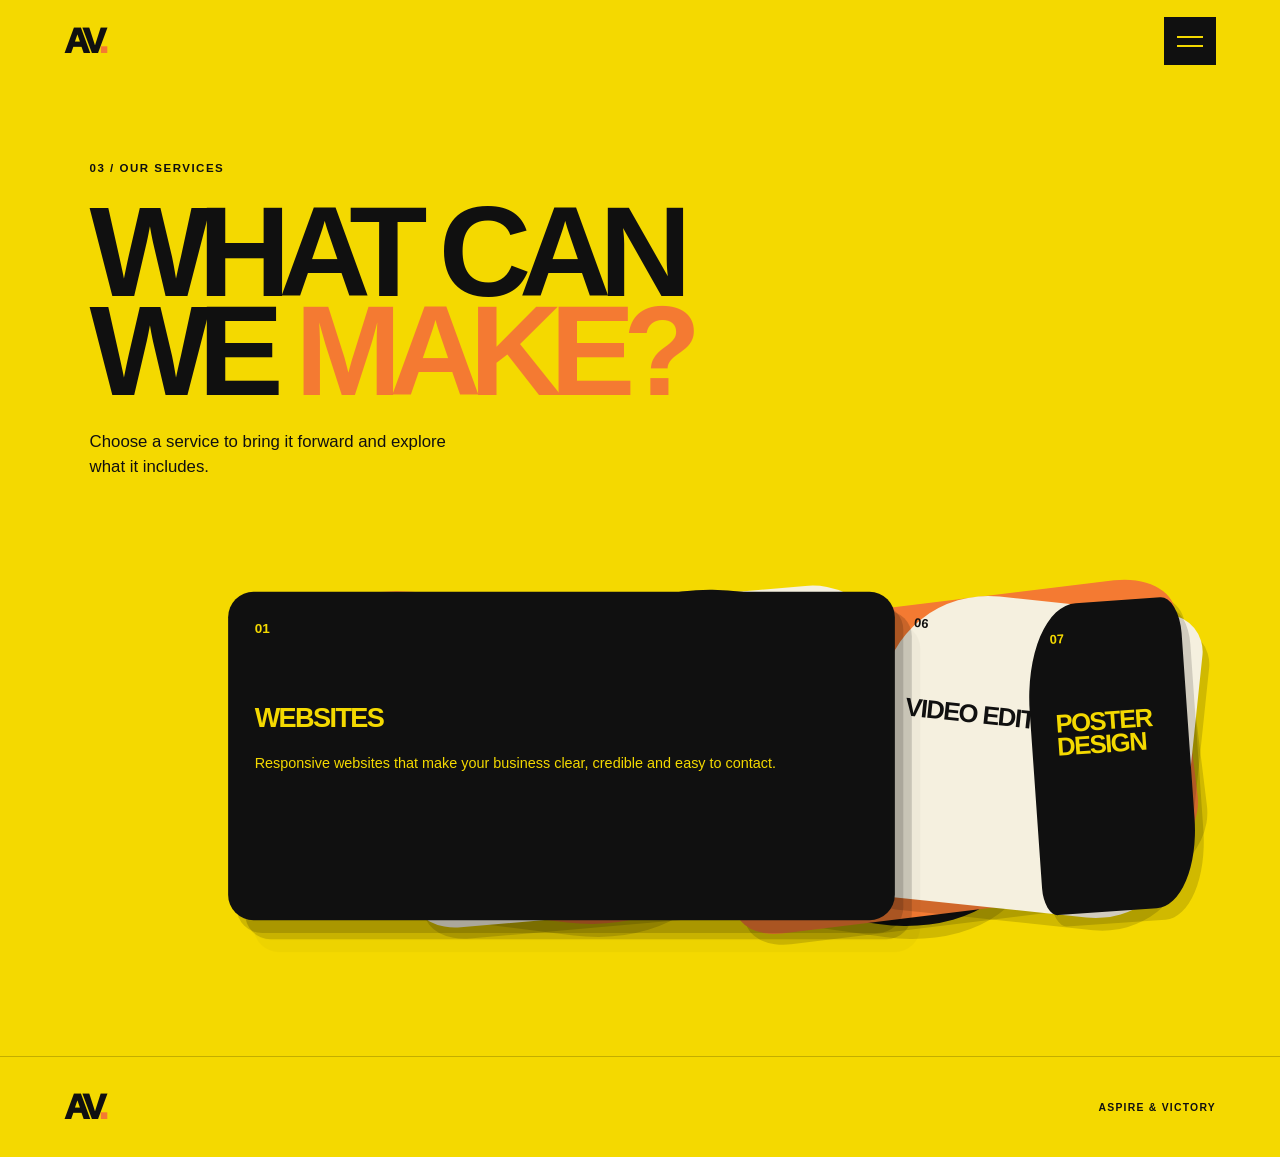
==== services.html @ 19f06cda "Add files via upload" ====
<!doctype html><html lang="en"><head><meta charset="utf-8"><meta name="viewport" content="width=device-width,initial-scale=1"><title>Services — Aspire & Victory</title><link rel="stylesheet" href="style.css"></head><body><header class="site-header"><a class="logo" href="index.html">AV<span>.</span></a><button class="menu-toggle" aria-label="Open menu" aria-expanded="false"><i></i><i></i></button></header><nav class="menu" aria-hidden="true"><button class="menu-close" aria-label="Close menu">×</button><a href="index.html">01. HOME</a><a href="about.html">02. ABOUT</a><a href="services.html">03. SERVICES</a><a href="contact.html">04. CONTACT</a></nav><main><section class="services-head"><p class="eyebrow">03 / OUR SERVICES</p><h1>WHAT CAN<br>WE <em>MAKE?</em></h1><p class="body-copy">Choose a service to bring it forward and explore what it includes.</p></section><section class="service-stack" aria-label="Services"><div class="service-card active" tabindex="0"><b>01</b><h2>WEBSITES</h2><p>Responsive websites that make your business clear, credible and easy to contact.</p></div><div class="service-card" tabindex="0"><b>02</b><h2>AI AUTOMATION</h2><p>Practical automations that reduce repetitive work and simplify everyday processes.</p></div><div class="service-card" tabindex="0"><b>03</b><h2>DIGITAL MARKETING</h2><p>Digital campaigns and content that help businesses reach the right audience.</p></div><div class="service-card" tabindex="0"><b>04</b><h2>WHATSAPP AI</h2><p>Helpful WhatsApp assistants for common questions and customer enquiries.</p></div><div class="service-card" tabindex="0"><b>05</b><h2>GOOGLE BUSINESS</h2><p>Business profile setup and improvements for local discovery.</p></div><div class="service-card" tabindex="0"><b>06</b><h2>VIDEO EDITING</h2><p>Clear, engaging edits for business and social content.</p></div><div class="service-card" tabindex="0"><b>07</b><h2>POSTER DESIGN</h2><p>Promotional graphics that communicate your message quickly.</p></div></section></main><footer><a class="logo" href="index.html">AV<span>.</span></a><small>ASPIRE & VICTORY</small></footer><script src="script.js"></script></body></html>
---- style.css ----
:root{--yellow:#f4d900;--ink:#101010;--orange:#f47a32;--cream:#f5f0df}*{box-sizing:border-box}html{scroll-behavior:smooth}body{margin:0;background:var(--yellow);color:var(--ink);font-family:Arial,Helvetica,sans-serif}a{color:inherit;text-decoration:none}.site-header{height:82px;padding:0 5vw;display:flex;align-items:center;justify-content:space-between;position:absolute;inset:0 0 auto;z-index:5}.logo{font-weight:1000;font-size:2.2rem;letter-spacing:-.12em}.logo span,.hero h1 em,.about-opening em,.services-head em,.contact-copy em{color:var(--orange);font-style:normal}.menu-toggle{width:52px;height:48px;border:0;background:var(--ink);display:grid;align-content:center;gap:7px;padding:13px;cursor:pointer}.menu-toggle i{height:2px;background:var(--yellow);display:block}.menu{position:fixed;inset:0;background:var(--ink);z-index:10;display:flex;flex-direction:column;justify-content:center;padding:8vw;gap:14px;transform:translateY(-102%);transition:transform .45s ease}.menu.open{transform:translateY(0)}.menu>a{color:var(--yellow);font-weight:900;font-size:clamp(2rem,7vw,6rem);letter-spacing:-.07em}.menu>a:hover{color:var(--orange)}.menu-close{position:absolute;right:5vw;top:25px;background:none;color:var(--yellow);border:0;font-size:3rem;cursor:pointer}main{overflow:hidden}.hero{min-height:100svh;padding:150px 7vw 70px;display:flex;align-items:center;position:relative}.hero-copy{position:relative;z-index:2;width:58%}.eyebrow{font-size:.72rem;font-weight:800;letter-spacing:.13em}.hero h1,.about-opening h1,.services-head h1,.contact-copy h1{font-size:clamp(4.2rem,11vw,10rem);line-height:.78;letter-spacing:-.095em;margin:28px 0}.intro,.body-copy{font-size:1.05rem;line-height:1.5;max-width:390px}.text-link{display:inline-block;font-size:.8rem;font-weight:900;border-bottom:2px solid var(--ink);padding:12px 0;margin-top:22px}.mascot-slot{position:absolute;right:3vw;bottom:0;width:42%;height:76%;background:rgba(255,255,255,.14);border:1px dashed rgba(16,16,16,.35);display:flex;align-items:center;justify-content:center}.slot-label{position:absolute;top:16px;right:16px;font-size:.62rem;font-weight:800;letter-spacing:.1em}.slot-mark{font-size:clamp(5rem,15vw,12rem);font-weight:1000;letter-spacing:-.13em}.slot-mark span{color:var(--orange)}.hero-orb{position:absolute;width:75px;height:75px;border-radius:50%;background:var(--orange);right:39%;top:20%}.hero-note{position:absolute;right:5vw;top:110px;font-size:.65rem;font-weight:900;writing-mode:vertical-rl}.home-about,.home-services,.home-contact,.about-intro{padding:12vw 8vw;min-height:65vh}.home-about h2,.home-services h2,.home-contact h2,.about-intro h2{font-size:clamp(3.5rem,9vw,8rem);line-height:.84;letter-spacing:-.085em;margin:35px 0}.home-about h2 span,.about-intro h2 span{color:var(--orange)}.home-services{background:rgba(0,0,0,.045)}.home-contact{min-height:55vh}.about-opening{min-height:100svh;padding:150px 7vw 70px;position:relative;display:flex;flex-direction:column;justify-content:center}.about-opening h1{position:relative;z-index:2;max-width:900px}.sculpture{position:absolute;display:grid;place-items:center;font-weight:1000}.sculpture-one{width:190px;height:190px;background:var(--orange);border-radius:34% 66% 55% 45%;right:12%;top:25%;font-size:5rem;transform:rotate(17deg);box-shadow:18px 20px 0 var(--ink)}.sculpture-one span{color:var(--cream)}.sculpture-two{width:100px;height:100px;border-radius:50%;background:var(--ink);color:var(--yellow);right:34%;bottom:13%;font-size:4rem}.about-intro{min-height:80vh}.about-intro h2{font-size:clamp(3.2rem,8vw,7rem)}.services-head{padding:150px 7vw 40px}.services-head h1{font-size:clamp(4rem,10vw,9rem)}.service-stack{padding:20px 7vw 100px;display:grid;grid-template-columns:repeat(7,minmax(0,1fr));align-items:center;min-height:520px}.service-card{grid-row:1;grid-column:1/span 3;min-height:310px;padding:25px;background:var(--ink);color:var(--yellow);border-radius:34% 12% 28% 9%;transform:rotate(-8deg);cursor:pointer;transition:transform .35s,filter .35s,opacity .35s;box-shadow:8px 12px 0 rgba(0,0,0,.15);z-index:1}.service-card:nth-child(2){grid-column:2/span 3;transform:rotate(7deg);background:var(--orange);color:var(--ink);z-index:2}.service-card:nth-child(3){grid-column:3/span 3;transform:rotate(-5deg);background:var(--cream);color:var(--ink);z-index:3}.service-card:nth-child(4){grid-column:4/span 3;transform:rotate(8deg);z-index:4}.service-card:nth-child(5){grid-column:5/span 3;transform:rotate(-7deg);background:var(--orange);color:var(--ink);z-index:5}.service-card:nth-child(6){grid-column:6/span 2;transform:rotate(6deg);background:var(--cream);color:var(--ink);z-index:6}.service-card:nth-child(7){grid-column:7/span 1;transform:rotate(-4deg);z-index:7}.service-card b{font-size:.8rem}.service-card h2{font-size:clamp(1.1rem,2vw,2rem);line-height:.9;letter-spacing:-.06em;margin-top:65px}.service-card p{font-size:.85rem;line-height:1.4;display:none}.service-card.active{grid-column:2/span 4;z-index:20;transform:rotate(0) scale(1.06);filter:drop-shadow(16px 18px 0 rgba(0,0,0,.18));border-radius:24px}.service-card.active p{display:block}.contact-page{min-height:100svh;padding:150px 7vw 80px;position:relative;display:flex;align-items:center;justify-content:space-between;gap:5vw}.contact-copy{position:relative;z-index:2}.contact-copy h1{font-size:clamp(4rem,10vw,9rem)}.contact-button{display:inline-block;background:var(--ink);color:var(--yellow);padding:18px 24px;font-size:.8rem;font-weight:900;margin-top:18px}.email{font-size:.8rem;font-weight:700;margin-top:25px}.copy-email{border:1px solid var(--ink);background:transparent;padding:7px 10px;margin-left:8px;font-weight:900;cursor:pointer}.locked-files{position:relative;width:42%;height:420px;z-index:1}.file{position:absolute;width:75%;height:230px;padding:25px;font-size:1rem;font-weight:900;box-shadow:12px 14px 0 var(--ink)}.file-back{background:var(--cream);right:0;top:25px;transform:rotate(9deg)}.file-front{background:var(--orange);left:0;top:100px;transform:rotate(-8deg);display:flex;flex-direction:column;justify-content:space-between;font-size:2rem}.file-front span{font-size:.7rem}.lock{position:absolute;left:40%;top:36%;width:100px;height:100px;border-radius:50%;background:var(--ink);color:var(--yellow);display:grid;place-items:center;font-size:3rem}.ghost-av{position:absolute;right:0;bottom:-50px;font-size:35vw;font-weight:1000;letter-spacing:-.13em;color:rgba(0,0,0,.055);z-index:0;pointer-events:none}footer{padding:30px 5vw;display:flex;align-items:center;justify-content:space-between;border-top:1px solid rgba(0,0,0,.2)}footer small{font-size:.65rem;font-weight:900;letter-spacing:.12em}@media(max-width:760px){.site-header{height:70px}.hero{padding:130px 7vw 50px;min-height:90svh;align-items:flex-start}.hero-copy{width:100%}.hero h1{font-size:clamp(4rem,17vw,7rem)}.mascot-slot{width:55%;height:42%;right:0;bottom:0}.hero-orb{right:45%;top:55%}.hero-note{top:95px}.home-about,.home-services,.home-contact,.about-intro{padding:24vw 7vw;min-height:auto}.about-opening{min-height:90svh;padding:130px 7vw 60px}.about-opening h1{font-size:clamp(3.7rem,15vw,6rem)}.sculpture-one{width:115px;height:115px;font-size:3rem;right:5%;top:28%}.sculpture-two{width:65px;height:65px;font-size:2.5rem;right:28%;bottom:10%}.services-head{padding:130px 7vw 20px}.service-stack{display:flex;flex-direction:column;align-items:stretch;padding:20px 9vw 70px;gap:0;min-height:auto}.service-card,.service-card:nth-child(n){grid-column:auto;grid-row:auto;width:100%;min-height:175px;margin-top:-42px;transform:rotate(calc((var(--n,1) - 4)*1deg));border-radius:28px}.service-card:first-child{margin-top:0}.service-card h2{margin-top:35px}.service-card.active{transform:scale(1.025);min-height:245px}.contact-page{padding:130px 7vw 70px;display:block}.contact-copy h1{font-size:clamp(4rem,16vw,6rem)}.locked-files{width:100%;height:300px;margin-top:35px}.file{height:180px}.lock{width:75px;height:75px;font-size:2rem;top:35%}.ghost-av{font-size:50vw}footer{padding:24px 7vw}}
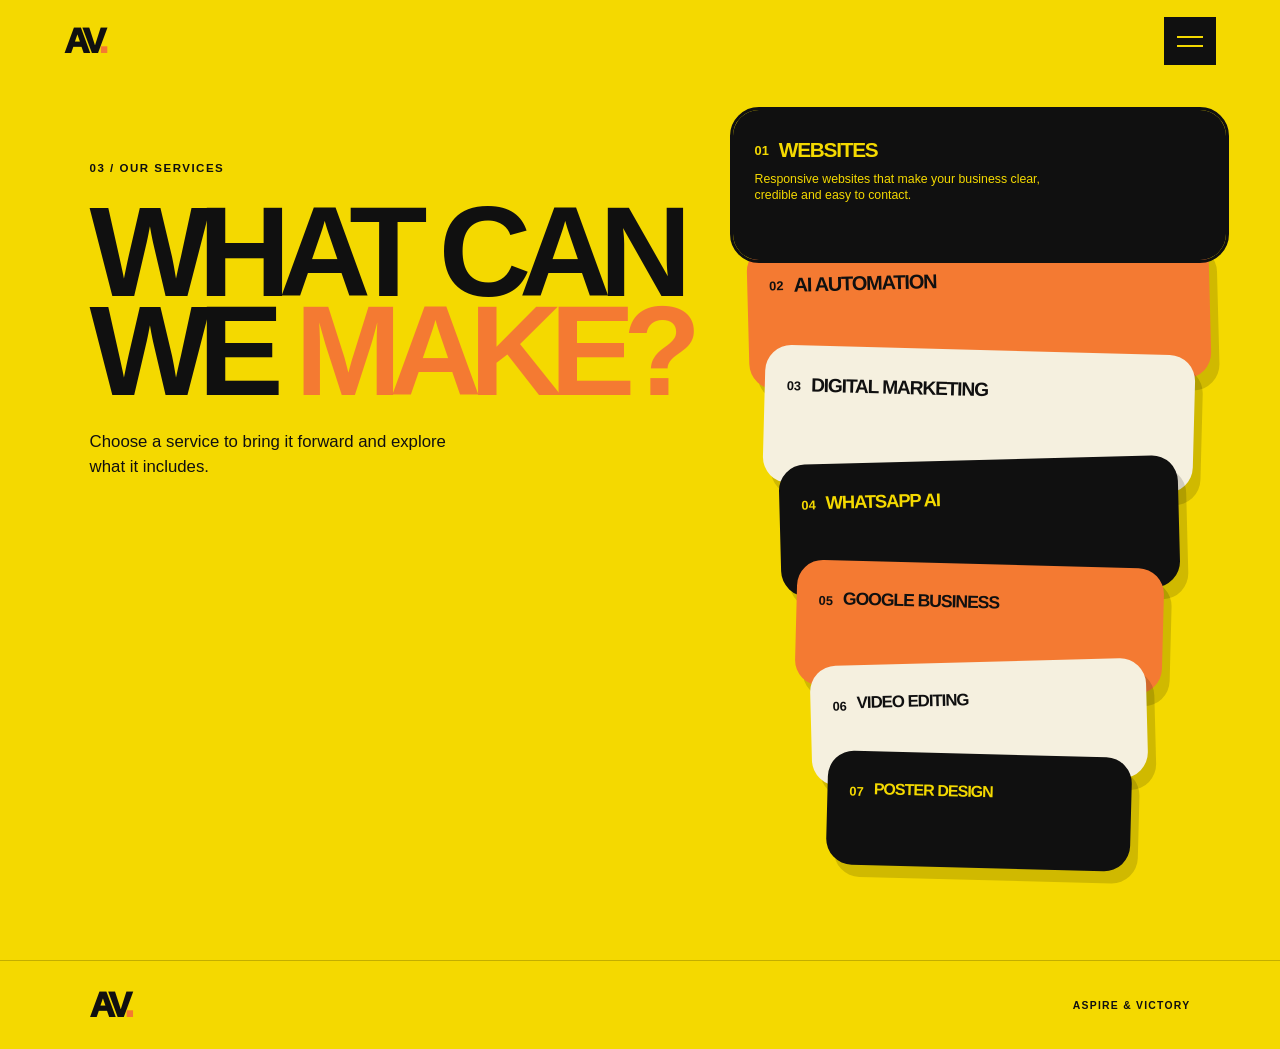
==== commit d957941b: "Add files via upload" ====
--- a/services.html
+++ b/services.html
@@ -1 +1 @@
-<!doctype html><html lang="en"><head><meta charset="utf-8"><meta name="viewport" content="width=device-width,initial-scale=1"><title>Services — Aspire & Victory</title><link rel="stylesheet" href="style.css"></head><body><header class="site-header"><a class="logo" href="index.html">AV<span>.</span></a><button class="menu-toggle" aria-label="Open menu" aria-expanded="false"><i></i><i></i></button></header><nav class="menu" aria-hidden="true"><button class="menu-close" aria-label="Close menu">×</button><a href="index.html">01. HOME</a><a href="about.html">02. ABOUT</a><a href="services.html">03. SERVICES</a><a href="contact.html">04. CONTACT</a></nav><main><section class="services-head"><p class="eyebrow">03 / OUR SERVICES</p><h1>WHAT CAN<br>WE <em>MAKE?</em></h1><p class="body-copy">Choose a service to bring it forward and explore what it includes.</p></section><section class="service-stack" aria-label="Services"><div class="service-card active" tabindex="0"><b>01</b><h2>WEBSITES</h2><p>Responsive websites that make your business clear, credible and easy to contact.</p></div><div class="service-card" tabindex="0"><b>02</b><h2>AI AUTOMATION</h2><p>Practical automations that reduce repetitive work and simplify everyday processes.</p></div><div class="service-card" tabindex="0"><b>03</b><h2>DIGITAL MARKETING</h2><p>Digital campaigns and content that help businesses reach the right audience.</p></div><div class="service-card" tabindex="0"><b>04</b><h2>WHATSAPP AI</h2><p>Helpful WhatsApp assistants for common questions and customer enquiries.</p></div><div class="service-card" tabindex="0"><b>05</b><h2>GOOGLE BUSINESS</h2><p>Business profile setup and improvements for local discovery.</p></div><div class="service-card" tabindex="0"><b>06</b><h2>VIDEO EDITING</h2><p>Clear, engaging edits for business and social content.</p></div><div class="service-card" tabindex="0"><b>07</b><h2>POSTER DESIGN</h2><p>Promotional graphics that communicate your message quickly.</p></div></section></main><footer><a class="logo" href="index.html">AV<span>.</span></a><small>ASPIRE & VICTORY</small></footer><script src="script.js"></script></body></html>+<!doctype html><html lang="en"><head><meta charset="utf-8"><meta name="viewport" content="width=device-width,initial-scale=1"><title>Services — Aspire & Victory</title><link rel="stylesheet" href="style.css?v=3"></head><body><header class="site-header"><a class="logo" href="index.html">AV<span>.</span></a><button class="menu-toggle" aria-label="Open menu" aria-expanded="false"><i></i><i></i></button></header><nav class="menu" aria-hidden="true"><button class="menu-close" aria-label="Close menu">×</button><a href="index.html">01. HOME</a><a href="about.html">02. ABOUT</a><a href="services.html">03. SERVICES</a><a href="contact.html">04. CONTACT</a></nav><main class="services-main"><section class="services-head"><p class="eyebrow">03 / OUR SERVICES</p><h1>WHAT CAN<br>WE <em>MAKE?</em></h1><p class="body-copy">Choose a service to bring it forward and explore what it includes.</p></section><section class="service-stack" aria-label="Services"><div class="service-card active" tabindex="0"><b>01</b><h2>WEBSITES</h2><p>Responsive websites that make your business clear, credible and easy to contact.</p></div><div class="service-card" tabindex="0"><b>02</b><h2>AI AUTOMATION</h2><p>Practical automations that reduce repetitive work and simplify everyday processes.</p></div><div class="service-card" tabindex="0"><b>03</b><h2>DIGITAL MARKETING</h2><p>Digital campaigns and content that help businesses reach the right audience.</p></div><div class="service-card" tabindex="0"><b>04</b><h2>WHATSAPP AI</h2><p>Helpful WhatsApp assistants for common questions and customer enquiries.</p></div><div class="service-card" tabindex="0"><b>05</b><h2>GOOGLE BUSINESS</h2><p>Business profile setup and improvements for local discovery.</p></div><div class="service-card" tabindex="0"><b>06</b><h2>VIDEO EDITING</h2><p>Clear, engaging edits for business and social content.</p></div><div class="service-card" tabindex="0"><b>07</b><h2>POSTER DESIGN</h2><p>Promotional graphics that communicate your message quickly.</p></div></section></main><footer><a class="logo" href="index.html">AV<span>.</span></a><small>ASPIRE & VICTORY</small></footer><script src="script.js"></script></body></html>
--- a/style.css
+++ b/style.css
@@ -1 +1,700 @@
-:root{--yellow:#f4d900;--ink:#101010;--orange:#f47a32;--cream:#f5f0df}*{box-sizing:border-box}html{scroll-behavior:smooth}body{margin:0;background:var(--yellow);color:var(--ink);font-family:Arial,Helvetica,sans-serif}a{color:inherit;text-decoration:none}.site-header{height:82px;padding:0 5vw;display:flex;align-items:center;justify-content:space-between;position:absolute;inset:0 0 auto;z-index:5}.logo{font-weight:1000;font-size:2.2rem;letter-spacing:-.12em}.logo span,.hero h1 em,.about-opening em,.services-head em,.contact-copy em{color:var(--orange);font-style:normal}.menu-toggle{width:52px;height:48px;border:0;background:var(--ink);display:grid;align-content:center;gap:7px;padding:13px;cursor:pointer}.menu-toggle i{height:2px;background:var(--yellow);display:block}.menu{position:fixed;inset:0;background:var(--ink);z-index:10;display:flex;flex-direction:column;justify-content:center;padding:8vw;gap:14px;transform:translateY(-102%);transition:transform .45s ease}.menu.open{transform:translateY(0)}.menu>a{color:var(--yellow);font-weight:900;font-size:clamp(2rem,7vw,6rem);letter-spacing:-.07em}.menu>a:hover{color:var(--orange)}.menu-close{position:absolute;right:5vw;top:25px;background:none;color:var(--yellow);border:0;font-size:3rem;cursor:pointer}main{overflow:hidden}.hero{min-height:100svh;padding:150px 7vw 70px;display:flex;align-items:center;position:relative}.hero-copy{position:relative;z-index:2;width:58%}.eyebrow{font-size:.72rem;font-weight:800;letter-spacing:.13em}.hero h1,.about-opening h1,.services-head h1,.contact-copy h1{font-size:clamp(4.2rem,11vw,10rem);line-height:.78;letter-spacing:-.095em;margin:28px 0}.intro,.body-copy{font-size:1.05rem;line-height:1.5;max-width:390px}.text-link{display:inline-block;font-size:.8rem;font-weight:900;border-bottom:2px solid var(--ink);padding:12px 0;margin-top:22px}.mascot-slot{position:absolute;right:3vw;bottom:0;width:42%;height:76%;background:rgba(255,255,255,.14);border:1px dashed rgba(16,16,16,.35);display:flex;align-items:center;justify-content:center}.slot-label{position:absolute;top:16px;right:16px;font-size:.62rem;font-weight:800;letter-spacing:.1em}.slot-mark{font-size:clamp(5rem,15vw,12rem);font-weight:1000;letter-spacing:-.13em}.slot-mark span{color:var(--orange)}.hero-orb{position:absolute;width:75px;height:75px;border-radius:50%;background:var(--orange);right:39%;top:20%}.hero-note{position:absolute;right:5vw;top:110px;font-size:.65rem;font-weight:900;writing-mode:vertical-rl}.home-about,.home-services,.home-contact,.about-intro{padding:12vw 8vw;min-height:65vh}.home-about h2,.home-services h2,.home-contact h2,.about-intro h2{font-size:clamp(3.5rem,9vw,8rem);line-height:.84;letter-spacing:-.085em;margin:35px 0}.home-about h2 span,.about-intro h2 span{color:var(--orange)}.home-services{background:rgba(0,0,0,.045)}.home-contact{min-height:55vh}.about-opening{min-height:100svh;padding:150px 7vw 70px;position:relative;display:flex;flex-direction:column;justify-content:center}.about-opening h1{position:relative;z-index:2;max-width:900px}.sculpture{position:absolute;display:grid;place-items:center;font-weight:1000}.sculpture-one{width:190px;height:190px;background:var(--orange);border-radius:34% 66% 55% 45%;right:12%;top:25%;font-size:5rem;transform:rotate(17deg);box-shadow:18px 20px 0 var(--ink)}.sculpture-one span{color:var(--cream)}.sculpture-two{width:100px;height:100px;border-radius:50%;background:var(--ink);color:var(--yellow);right:34%;bottom:13%;font-size:4rem}.about-intro{min-height:80vh}.about-intro h2{font-size:clamp(3.2rem,8vw,7rem)}.services-head{padding:150px 7vw 40px}.services-head h1{font-size:clamp(4rem,10vw,9rem)}.service-stack{padding:20px 7vw 100px;display:grid;grid-template-columns:repeat(7,minmax(0,1fr));align-items:center;min-height:520px}.service-card{grid-row:1;grid-column:1/span 3;min-height:310px;padding:25px;background:var(--ink);color:var(--yellow);border-radius:34% 12% 28% 9%;transform:rotate(-8deg);cursor:pointer;transition:transform .35s,filter .35s,opacity .35s;box-shadow:8px 12px 0 rgba(0,0,0,.15);z-index:1}.service-card:nth-child(2){grid-column:2/span 3;transform:rotate(7deg);background:var(--orange);color:var(--ink);z-index:2}.service-card:nth-child(3){grid-column:3/span 3;transform:rotate(-5deg);background:var(--cream);color:var(--ink);z-index:3}.service-card:nth-child(4){grid-column:4/span 3;transform:rotate(8deg);z-index:4}.service-card:nth-child(5){grid-column:5/span 3;transform:rotate(-7deg);background:var(--orange);color:var(--ink);z-index:5}.service-card:nth-child(6){grid-column:6/span 2;transform:rotate(6deg);background:var(--cream);color:var(--ink);z-index:6}.service-card:nth-child(7){grid-column:7/span 1;transform:rotate(-4deg);z-index:7}.service-card b{font-size:.8rem}.service-card h2{font-size:clamp(1.1rem,2vw,2rem);line-height:.9;letter-spacing:-.06em;margin-top:65px}.service-card p{font-size:.85rem;line-height:1.4;display:none}.service-card.active{grid-column:2/span 4;z-index:20;transform:rotate(0) scale(1.06);filter:drop-shadow(16px 18px 0 rgba(0,0,0,.18));border-radius:24px}.service-card.active p{display:block}.contact-page{min-height:100svh;padding:150px 7vw 80px;position:relative;display:flex;align-items:center;justify-content:space-between;gap:5vw}.contact-copy{position:relative;z-index:2}.contact-copy h1{font-size:clamp(4rem,10vw,9rem)}.contact-button{display:inline-block;background:var(--ink);color:var(--yellow);padding:18px 24px;font-size:.8rem;font-weight:900;margin-top:18px}.email{font-size:.8rem;font-weight:700;margin-top:25px}.copy-email{border:1px solid var(--ink);background:transparent;padding:7px 10px;margin-left:8px;font-weight:900;cursor:pointer}.locked-files{position:relative;width:42%;height:420px;z-index:1}.file{position:absolute;width:75%;height:230px;padding:25px;font-size:1rem;font-weight:900;box-shadow:12px 14px 0 var(--ink)}.file-back{background:var(--cream);right:0;top:25px;transform:rotate(9deg)}.file-front{background:var(--orange);left:0;top:100px;transform:rotate(-8deg);display:flex;flex-direction:column;justify-content:space-between;font-size:2rem}.file-front span{font-size:.7rem}.lock{position:absolute;left:40%;top:36%;width:100px;height:100px;border-radius:50%;background:var(--ink);color:var(--yellow);display:grid;place-items:center;font-size:3rem}.ghost-av{position:absolute;right:0;bottom:-50px;font-size:35vw;font-weight:1000;letter-spacing:-.13em;color:rgba(0,0,0,.055);z-index:0;pointer-events:none}footer{padding:30px 5vw;display:flex;align-items:center;justify-content:space-between;border-top:1px solid rgba(0,0,0,.2)}footer small{font-size:.65rem;font-weight:900;letter-spacing:.12em}@media(max-width:760px){.site-header{height:70px}.hero{padding:130px 7vw 50px;min-height:90svh;align-items:flex-start}.hero-copy{width:100%}.hero h1{font-size:clamp(4rem,17vw,7rem)}.mascot-slot{width:55%;height:42%;right:0;bottom:0}.hero-orb{right:45%;top:55%}.hero-note{top:95px}.home-about,.home-services,.home-contact,.about-intro{padding:24vw 7vw;min-height:auto}.about-opening{min-height:90svh;padding:130px 7vw 60px}.about-opening h1{font-size:clamp(3.7rem,15vw,6rem)}.sculpture-one{width:115px;height:115px;font-size:3rem;right:5%;top:28%}.sculpture-two{width:65px;height:65px;font-size:2.5rem;right:28%;bottom:10%}.services-head{padding:130px 7vw 20px}.service-stack{display:flex;flex-direction:column;align-items:stretch;padding:20px 9vw 70px;gap:0;min-height:auto}.service-card,.service-card:nth-child(n){grid-column:auto;grid-row:auto;width:100%;min-height:175px;margin-top:-42px;transform:rotate(calc((var(--n,1) - 4)*1deg));border-radius:28px}.service-card:first-child{margin-top:0}.service-card h2{margin-top:35px}.service-card.active{transform:scale(1.025);min-height:245px}.contact-page{padding:130px 7vw 70px;display:block}.contact-copy h1{font-size:clamp(4rem,16vw,6rem)}.locked-files{width:100%;height:300px;margin-top:35px}.file{height:180px}.lock{width:75px;height:75px;font-size:2rem;top:35%}.ghost-av{font-size:50vw}footer{padding:24px 7vw}}+:root{--yellow:#f4d900;--ink:#101010;--orange:#f47a32;--cream:#f5f0df}*{box-sizing:border-box}html{scroll-behavior:smooth}body{margin:0;background:var(--yellow);color:var(--ink);font-family:Arial,Helvetica,sans-serif}a{color:inherit;text-decoration:none}.site-header{height:82px;padding:0 5vw;display:flex;align-items:center;justify-content:space-between;position:absolute;inset:0 0 auto;z-index:5}.logo{font-weight:1000;font-size:2.2rem;letter-spacing:-.12em}.logo span,.hero h1 em,.about-opening em,.services-head em,.contact-copy em{color:var(--orange);font-style:normal}.menu-toggle{width:52px;height:48px;border:0;background:var(--ink);display:grid;align-content:center;gap:7px;padding:13px;cursor:pointer}.menu-toggle i{height:2px;background:var(--yellow);display:block}.menu{position:fixed;inset:0;background:var(--ink);z-index:10;display:flex;flex-direction:column;justify-content:center;padding:8vw;gap:14px;transform:translateY(-102%);transition:transform .45s ease}.menu.open{transform:translateY(0)}.menu>a{color:var(--yellow);font-weight:900;font-size:clamp(2rem,7vw,6rem);letter-spacing:-.07em}.menu>a:hover{color:var(--orange)}.menu-close{position:absolute;right:5vw;top:25px;background:none;color:var(--yellow);border:0;font-size:3rem;cursor:pointer}main{overflow:hidden}.hero{min-height:100svh;padding:150px 7vw 70px;display:flex;align-items:center;position:relative}.hero-copy{position:relative;z-index:2;width:58%}.eyebrow{font-size:.72rem;font-weight:800;letter-spacing:.13em}.hero h1,.about-opening h1,.services-head h1,.contact-copy h1{font-size:clamp(4.2rem,11vw,10rem);line-height:.78;letter-spacing:-.095em;margin:28px 0}.intro,.body-copy{font-size:1.05rem;line-height:1.5;max-width:390px}.text-link{display:inline-block;font-size:.8rem;font-weight:900;border-bottom:2px solid var(--ink);padding:12px 0;margin-top:22px}.mascot-slot{position:absolute;right:3vw;bottom:0;width:42%;height:76%;background:rgba(255,255,255,.14);border:1px dashed rgba(16,16,16,.35);display:flex;align-items:center;justify-content:center}.slot-label{position:absolute;top:16px;right:16px;font-size:.62rem;font-weight:800;letter-spacing:.1em}.slot-mark{font-size:clamp(5rem,15vw,12rem);font-weight:1000;letter-spacing:-.13em}.slot-mark span{color:var(--orange)}.hero-orb{position:absolute;width:75px;height:75px;border-radius:50%;background:var(--orange);right:39%;top:20%}.hero-note{position:absolute;right:5vw;top:110px;font-size:.65rem;font-weight:900;writing-mode:vertical-rl}.home-about,.home-services,.home-contact,.about-intro{padding:12vw 8vw;min-height:65vh}.home-about h2,.home-services h2,.home-contact h2,.about-intro h2{font-size:clamp(3.5rem,9vw,8rem);line-height:.84;letter-spacing:-.085em;margin:35px 0}.home-about h2 span,.about-intro h2 span{color:var(--orange)}.home-services{background:rgba(0,0,0,.045)}.home-contact{min-height:55vh}.about-opening{min-height:100svh;padding:150px 7vw 70px;position:relative;display:flex;flex-direction:column;justify-content:center}.about-opening h1{position:relative;z-index:2;max-width:900px}.sculpture{position:absolute;display:grid;place-items:center;font-weight:1000}.sculpture-one{width:190px;height:190px;background:var(--orange);border-radius:34% 66% 55% 45%;right:12%;top:25%;font-size:5rem;transform:rotate(17deg);box-shadow:18px 20px 0 var(--ink)}.sculpture-one span{color:var(--cream)}.sculpture-two{width:100px;height:100px;border-radius:50%;background:var(--ink);color:var(--yellow);right:34%;bottom:13%;font-size:4rem}.about-intro{min-height:80vh}.about-intro h2{font-size:clamp(3.2rem,8vw,7rem)}.services-head{padding:150px 7vw 40px}.services-head h1{font-size:clamp(4rem,10vw,9rem)}.service-stack{padding:20px 7vw 100px;display:grid;grid-template-columns:repeat(7,minmax(0,1fr));align-items:center;min-height:520px}.service-card{grid-row:1;grid-column:1/span 3;min-height:310px;padding:25px;background:var(--ink);color:var(--yellow);border-radius:34% 12% 28% 9%;transform:rotate(-8deg);cursor:pointer;transition:transform .35s,filter .35s,opacity .35s;box-shadow:8px 12px 0 rgba(0,0,0,.15);z-index:1}.service-card:nth-child(2){grid-column:2/span 3;transform:rotate(7deg);background:var(--orange);color:var(--ink);z-index:2}.service-card:nth-child(3){grid-column:3/span 3;transform:rotate(-5deg);background:var(--cream);color:var(--ink);z-index:3}.service-card:nth-child(4){grid-column:4/span 3;transform:rotate(8deg);z-index:4}.service-card:nth-child(5){grid-column:5/span 3;transform:rotate(-7deg);background:var(--orange);color:var(--ink);z-index:5}.service-card:nth-child(6){grid-column:6/span 2;transform:rotate(6deg);background:var(--cream);color:var(--ink);z-index:6}.service-card:nth-child(7){grid-column:7/span 1;transform:rotate(-4deg);z-index:7}.service-card b{font-size:.8rem}.service-card h2{font-size:clamp(1.1rem,2vw,2rem);line-height:.9;letter-spacing:-.06em;margin-top:65px}.service-card p{font-size:.85rem;line-height:1.4;display:none}.service-card.active{grid-column:2/span 4;z-index:20;transform:rotate(0) scale(1.06);filter:drop-shadow(16px 18px 0 rgba(0,0,0,.18));border-radius:24px}.service-card.active p{display:block}.contact-page{min-height:100svh;padding:150px 7vw 80px;position:relative;display:flex;align-items:center;justify-content:space-between;gap:5vw}.contact-copy{position:relative;z-index:2}.contact-copy h1{font-size:clamp(4rem,10vw,9rem)}.contact-button{display:inline-block;background:var(--ink);color:var(--yellow);padding:18px 24px;font-size:.8rem;font-weight:900;margin-top:18px}.email{font-size:.8rem;font-weight:700;margin-top:25px}.copy-email{border:1px solid var(--ink);background:transparent;padding:7px 10px;margin-left:8px;font-weight:900;cursor:pointer}.locked-files{position:relative;width:42%;height:420px;z-index:1}.file{position:absolute;width:75%;height:230px;padding:25px;font-size:1rem;font-weight:900;box-shadow:12px 14px 0 var(--ink)}.file-back{background:var(--cream);right:0;top:25px;transform:rotate(9deg)}.file-front{background:var(--orange);left:0;top:100px;transform:rotate(-8deg);display:flex;flex-direction:column;justify-content:space-between;font-size:2rem}.file-front span{font-size:.7rem}.lock{position:absolute;left:40%;top:36%;width:100px;height:100px;border-radius:50%;background:var(--ink);color:var(--yellow);display:grid;place-items:center;font-size:3rem}.ghost-av{position:absolute;right:0;bottom:-50px;font-size:35vw;font-weight:1000;letter-spacing:-.13em;color:rgba(0,0,0,.055);z-index:0;pointer-events:none}footer{padding:30px 5vw;display:flex;align-items:center;justify-content:space-between;border-top:1px solid rgba(0,0,0,.2)}footer small{font-size:.65rem;font-weight:900;letter-spacing:.12em}@media(max-width:760px){.site-header{height:70px}.hero{padding:130px 7vw 50px;min-height:90svh;align-items:flex-start}.hero-copy{width:100%}.hero h1{font-size:clamp(4rem,17vw,7rem)}.mascot-slot{width:55%;height:42%;right:0;bottom:0}.hero-orb{right:45%;top:55%}.hero-note{top:95px}.home-about,.home-services,.home-contact,.about-intro{padding:24vw 7vw;min-height:auto}.about-opening{min-height:90svh;padding:130px 7vw 60px}.about-opening h1{font-size:clamp(3.7rem,15vw,6rem)}.sculpture-one{width:115px;height:115px;font-size:3rem;right:5%;top:28%}.sculpture-two{width:65px;height:65px;font-size:2.5rem;right:28%;bottom:10%}.services-head{padding:130px 7vw 20px}.}.service-card,.service-card:nth-child(n){grid-column:auto;grid-row:auto;width:100%;min-height:175px;margin-top:-42px;transform:rotate(calc((var(--n,1) - 4)*1deg));border-radius:28px}.service-card:first-child{margin-top:0}.service-card h2{margin-top:35px}.service-card.active{transform:scale(1.025);min-height:245px}.contact-page{padding:130px 7vw 70px;display:block}.contact-copy h1{font-size:clamp(4rem,16vw,6rem)}.locked-files{width:100%;height:300px;margin-top:35px}.file{height:180px}.lock{width:75px;height:75px;font-size:2rem;top:35%}.ghost-av{font-size:50vw}footer{padding:24px 7vw}}
+/* =========================================================
+   AV HOMEPAGE UPGRADE — append this entire block to style.css
+   Keeps the existing yellow / black / orange brand palette.
+   ========================================================= */
+.av-hero{min-height:100svh;overflow:hidden;padding-bottom:100px}
+.av-hero .hero-copy{width:54%;max-width:720px}
+.av-hero .hero h1{max-width:720px}
+.av-hero .mascot-slot{border:0;background:transparent;overflow:visible}
+.av-character{perspective:1000px}
+.av-character .slot-label{top:12%;right:8%;z-index:3}
+.character-orbit{position:absolute;border:1px solid rgba(16,16,16,.32);border-radius:50%;width:78%;height:42%;left:10%;top:30%;transform:rotate(-28deg)}
+.orbit-two{width:65%;height:56%;left:18%;top:22%;transform:rotate(55deg);border-color:rgba(244,122,50,.75)}
+.av-figure{position:relative;width:190px;height:290px;transform-style:preserve-3d;transform:rotateY(-18deg) rotateX(5deg);animation:av-float 5s ease-in-out infinite}
+.figure-shadow{position:absolute;width:170px;height:35px;border-radius:50%;background:rgba(16,16,16,.2);filter:blur(9px);bottom:0;left:10px;transform:rotateX(65deg)}
+.figure-head{position:absolute;width:116px;height:116px;border-radius:38% 42% 45% 42%;background:var(--cream);border:4px solid var(--ink);left:37px;top:8px;box-shadow:12px 12px 0 var(--orange);transform:translateZ(24px)}
+.figure-eye{position:absolute;width:10px;height:16px;background:var(--ink);border-radius:50%;top:49px}
+.eye-left{left:34px}.eye-right{right:34px}
+.figure-body{position:absolute;left:18px;top:112px;width:155px;height:145px;border-radius:34px 34px 24px 24px;background:var(--ink);border:4px solid var(--ink);display:grid;place-items:center;box-shadow:14px 13px 0 var(--orange);transform:translateZ(12px)}
+.figure-mark{font-size:3.4rem;letter-spacing:-.15em;color:var(--yellow);font-weight:1000}
+.figure-mark span{color:var(--orange)}
+.figure-foot{position:absolute;width:48px;height:35px;background:var(--cream);border:4px solid var(--ink);border-radius:10px 10px 17px 17px;bottom:8px}
+.foot-left{left:28px}.foot-right{right:22px}
+.character-caption{position:absolute;bottom:5%;right:7%;font-size:.62rem;font-weight:900;letter-spacing:.13em}
+@keyframes av-float{0%,100%{transform:translateY(0) rotateY(-18deg) rotateX(5deg)}50%{transform:translateY(-13px) rotateY(-10deg) rotateX(2deg)}}
+.hero-bottomline{position:absolute;left:7vw;right:7vw;bottom:28px;display:flex;justify-content:space-between;font-size:.62rem;font-weight:900;letter-spacing:.12em;border-top:1px solid rgba(16,16,16,.28);padding-top:12px}
+.av-section{position:relative;overflow:hidden}
+.section-index{display:flex;gap:15px;align-items:center;font-size:.68rem;font-weight:900;letter-spacing:.14em;margin-bottom:48px}
+.section-index span:first-child{background:var(--ink);color:var(--yellow);padding:8px 10px}
+.about-layout,.services-intro,.transparency-layout,.contact-home-layout{display:grid;grid-template-columns:1.1fr .9fr;gap:8vw;align-items:center;position:relative;z-index:1}
+.home-about{padding-top:11vw;padding-bottom:13vw;min-height:unset}
+.home-about h2,.home-services h2,.home-transparency h2,.home-contact h2{font-size:clamp(3.4rem,8.5vw,8.5rem);line-height:.82;letter-spacing:-.09em;margin:25px 0}
+.home-about h2 span,.home-services h2 span{color:var(--orange)}
+.about-copy{max-width:520px;font-size:1rem;line-height:1.6}
+.about-copy .about-lead{font-size:clamp(1.35rem,2.3vw,2.1rem);font-weight:1000;line-height:.98;letter-spacing:-.055em}
+.about-stamp{margin:80px auto 0;width:150px;height:150px;border:2px solid var(--ink);border-radius:50%;display:flex;flex-direction:column;justify-content:center;align-items:center;transform:rotate(-12deg);position:relative;z-index:1}
+.about-stamp span{font-size:3.2rem;font-weight:1000;letter-spacing:-.13em}
+.about-stamp b{font-size:.48rem;letter-spacing:.12em;text-align:center}
+.floating-cube{position:absolute;width:90px;height:90px;transform:rotate(32deg) skew(-8deg,-8deg);background:var(--orange);box-shadow:13px 13px 0 var(--ink),inset -12px -12px 0 rgba(16,16,16,.12);border-radius:13px;opacity:.95;pointer-events:none}
+.cube-about{right:6%;top:17%}
+.floating-cube i{position:absolute;inset:15px;border:1px solid rgba(16,16,16,.4);border-radius:8px}
+.home-services{padding:11vw 8vw 12vw;background:rgba(0,0,0,.045);min-height:unset}
+.services-intro{grid-template-columns:1fr .55fr;align-items:end;margin-bottom:50px}
+.home-services h2{font-size:clamp(3rem,7vw,7rem)}
+.services-summary{font-size:.98rem;line-height:1.55;max-width:360px}
+.service-controls{display:flex;justify-content:space-between;align-items:center;margin:0 0 14px}
+.service-count{font-size:.75rem;font-weight:900;letter-spacing:.12em}
+.service-count b{font-size:1.2rem}
+.service-arrows{display:flex;gap:8px}
+.service-arrows button{width:46px;height:42px;border:1px solid var(--ink);background:transparent;font-size:1.4rem;cursor:pointer;transition:.2s}
+.service-arrows button:hover{background:var(--ink);color:var(--yellow)}
+.service-track{display:flex;gap:18px;overflow-x:auto;overscroll-behavior-x:contain;scroll-snap-type:x mandatory;scrollbar-width:none;padding:22px 8px 30px;outline-offset:4px}
+.service-track::-webkit-scrollbar{display:none}
+.service-card{position:relative;flex:0 0 clamp(245px,31vw,390px);min-height:340px;padding:25px 25px 22px;border-radius:24px;display:flex;flex-direction:column;align-items:flex-start;justify-content:flex-start;scroll-snap-align:center;grid-column:auto;grid-row:auto;margin:0;transform:rotate(-2deg);transition:transform .28s,box-shadow .28s;box-shadow:10px 12px 0 rgba(16,16,16,.2);cursor:pointer}
+.service-card:nth-child(even){transform:rotate(2deg)}
+.service-card.is-current{transform:translateY(-8px) rotate(0) scale(1.015);box-shadow:14px 18px 0 rgba(16,16,16,.2)}
+.service-card .card-number,.service-card .card-bottom{font-size:.65rem;font-weight:900;letter-spacing:.12em}
+.service-card .card-symbol{position:absolute;right:22px;top:17px;font-size:2.2rem;font-weight:900}
+.service-card h3{font-size:clamp(2rem,4vw,3.2rem);line-height:.85;letter-spacing:-.075em;margin:auto 0 18px;max-width:90%}
+.service-card p{display:block!important;font-size:.92rem;line-height:1.45;max-width:290px;margin:0 0 26px}
+.service-card .card-bottom{margin-top:auto;border-top:1px solid currentColor;padding-top:12px;width:100%}
+.service-yellow{background:var(--yellow);color:var(--ink);border:1px solid var(--ink)}
+.service-orange{background:var(--orange);color:var(--ink)}
+.service-cream{background:var(--cream);color:var(--ink)}
+.service-black{background:var(--ink);color:var(--yellow)}
+.service-progress{height:3px;background:rgba(16,16,16,.16);margin:0 8px 18px}
+.service-progress span{display:block;width:14.28%;height:100%;background:var(--orange);transition:width .2s}
+.ring-services{position:absolute;width:190px;height:190px;border:22px solid rgba(244,122,50,.16);border-radius:50%;right:-75px;top:20%;pointer-events:none}
+.home-transparency{padding:12vw 8vw;background:var(--cream);min-height:unset}
+.transparency-layout{grid-template-columns:.8fr 1.2fr}
+.transparency-mark{position:relative;width:min(30vw,310px);aspect-ratio:1;border-radius:50%;border:2px solid var(--ink);display:flex;flex-direction:column;align-items:center;justify-content:center;justify-self:center;transform:rotate(-12deg)}
+.transparency-mark strong{font-size:clamp(5rem,12vw,9rem);letter-spacing:-.14em;line-height:.9}
+.transparency-mark strong span{color:var(--orange)}
+.transparency-mark small{font-size:.58rem;font-weight:900;letter-spacing:.2em;margin-top:14px}
+.transparency-ring{position:absolute;inset:13px;border:1px dashed var(--orange);border-radius:50%}
+.home-transparency h2{font-size:clamp(2.8rem,6.5vw,6.3rem)}
+.home-transparency h2 em,.home-contact h2 em{font-style:normal;color:var(--orange)}
+.transparency-copy>p:not(.eyebrow){max-width:550px;line-height:1.6}
+.promise-list{list-style:none;padding:0;margin:30px 0;max-width:500px}
+.promise-list li{display:flex;gap:20px;border-top:1px solid rgba(16,16,16,.28);padding:13px 0;font-weight:800}
+.promise-list b{font-size:.7rem;color:var(--orange)}
+.cube-transparency{right:7%;bottom:8%;width:65px;height:65px}
+.home-contact{padding:11vw 8vw 13vw;min-height:unset}
+.home-contact h2{font-size:clamp(3.4rem,8vw,7.7rem)}
+.contact-home-copy>p:not(.eyebrow){max-width:440px;line-height:1.6}
+.contact-home-layout{grid-template-columns:1fr 1fr}
+.home-archive{position:relative;height:390px;max-width:500px;width:100%;justify-self:center;perspective:900px}
+.archive-back,.archive-front{position:absolute;width:75%;height:270px;padding:24px;font-weight:900;box-shadow:12px 14px 0 var(--ink)}
+.archive-back{background:var(--cream);right:3%;top:18px;transform:rotate(8deg);font-size:.8rem}
+.archive-front{background:var(--orange);left:4%;top:75px;transform:rotate(-7deg);display:flex;flex-direction:column;justify-content:space-between;transform-style:preserve-3d}
+.archive-front span,.archive-front small{font-size:.65rem;letter-spacing:.12em}
+.archive-front b{font-size:clamp(2rem,4vw,3.6rem);line-height:.85;letter-spacing:-.07em}
+.archive-lock{position:absolute;left:43%;top:38%;width:82px;height:82px;border-radius:50%;background:var(--ink);color:var(--yellow);display:grid;place-items:center;font-size:2.5rem;box-shadow:0 10px 25px rgba(0,0,0,.25);transform:translateZ(40px)}
+.contact-button{cursor:pointer}
+.email{font-size:.8rem;font-weight:700;margin-top:22px}
+.footer-top{font-size:.65rem;font-weight:900;letter-spacing:.12em}
+@media(max-width:760px){
+  .av-hero{min-height:930px;padding:125px 7vw 80px;align-items:flex-start}
+  .av-hero .hero-copy{width:100%}
+  .av-hero .mascot-slot{width:100%;height:390px;right:0;bottom:35px}
+  .av-figure{transform:scale(.83) rotateY(-18deg) rotateX(5deg)}
+  .character-caption{bottom:0;right:8%}
+  .hero-bottomline{left:7vw;right:7vw;bottom:18px;font-size:.52rem}
+  .about-layout,.services-intro,.transparency-layout,.contact-home-layout{grid-template-columns:1fr;gap:28px}
+  .home-about,.home-services,.home-transparency,.home-contact{padding:22vw 7vw}
+  .section-index{margin-bottom:32px}
+  .home-about h2,.home-services h2,.home-transparency h2,.home-contact h2{font-size:clamp(3.1rem,14vw,5.7rem)}
+  .about-copy{font-size:.95rem}
+  .about-stamp{margin:45px auto 10px;width:125px;height:125px}
+  .cube-about{right:3%;top:40%;width:54px;height:54px}
+  .services-summary{max-width:100%}
+  .service-card{flex-basis:min(82vw,340px);min-height:320px;padding:22px}
+  .service-card h3{font-size:2.5rem}
+  .service-card p{font-size:.9rem}
+  .transparency-mark{width:min(65vw,260px);margin:5px auto 20px}
+  .home-archive{height:310px;margin-top:10px}
+  .archive-back,.archive-front{height:220px}
+  .archive-lock{width:66px;height:66px;font-size:2rem}
+  .cube-transparency{right:5%;bottom:3%;width:45px;height:45px}
+  footer{flex-wrap:wrap;gap:14px}
+}
+@media(prefers-reduced-motion:reduce){
+  .av-figure{animation:none}
+  .service-card,.service-progress span{transition:none}
+  html{scroll-behavior:auto}
+             }
+                 
+
+/* AV HOMEPAGE MINI-FIXES V3 — append after previous AV additions */
+
+/* HERO */
+.av-hero .mascot-slot,
+.av-hero .av-character,
+.av-hero .character-caption,
+.av-hero .av-character-image {
+  display: none !important;
+}
+
+.hero-av-emblem {
+  position: absolute;
+  z-index: 2;
+  right: 7%;
+  top: 20%;
+  width: clamp(190px,32vw,430px);
+  aspect-ratio: 1;
+  display: grid;
+  place-items: center;
+  isolation: isolate;
+  border-radius: 30% 24% 30% 24%;
+  background: linear-gradient(145deg,#ffe94a 0%,#f4d900 48%,#f08a32 100%);
+  border: 3px solid var(--ink);
+  box-shadow: 18px 20px 0 var(--ink),
+    inset -18px -18px 0 rgba(0,0,0,.13),
+    inset 10px 10px 0 rgba(255,255,255,.28);
+  transform: rotate(9deg);
+}
+
+.hero-av-face {
+  color: var(--ink);
+  font-size: clamp(5rem,14vw,12rem);
+  font-weight: 1000;
+  letter-spacing: -.16em;
+  line-height: 1;
+  transform: rotate(-9deg) translateX(-.06em);
+  text-shadow: 5px 6px 0 rgba(255,255,255,.24);
+}
+
+.hero-av-side {
+  position: absolute;
+  right: 8%;
+  bottom: 9%;
+  font-size: clamp(.42rem,.8vw,.65rem);
+  font-weight: 900;
+  letter-spacing: .16em;
+  transform: rotate(-9deg);
+}
+
+.hero-av-emblem:before {
+  content: "";
+  position: absolute;
+  inset: 9%;
+  border: 2px solid rgba(20,18,10,.28);
+  border-radius: inherit;
+  transform: translate(7px,7px);
+}
+
+.hero-av-emblem:after {
+  content: "";
+  position: absolute;
+  width: 22%;
+  aspect-ratio: 1;
+  right: -9%;
+  top: 9%;
+  border-radius: 28%;
+  background: var(--orange);
+  border: 2px solid var(--ink);
+  box-shadow: 6px 7px 0 var(--ink);
+  transform: rotate(18deg);
+}
+
+@media(max-width:760px) {
+  .av-hero { min-height: 880px; }
+  .av-hero .hero-copy { max-width: 100%; }
+  .hero-av-emblem {
+    width: clamp(145px,47vw,230px);
+    right: 7%;
+    top: auto;
+    bottom: 12%;
+    box-shadow: 11px 12px 0 var(--ink),
+      inset -12px -12px 0 rgba(0,0,0,.13);
+  }
+  .hero-av-face { font-size: clamp(4.8rem,20vw,7rem); }
+  .hero-av-side { font-size: .4rem; }
+}
+
+/* ABOUT */
+.home-about .about-headlines>.eyebrow {
+  font-size: clamp(.82rem,1.3vw,1rem);
+  font-weight: 900;
+  letter-spacing: .16em;
+}
+
+.home-about .about-second>.eyebrow {
+  font-size: clamp(.82rem,1.3vw,1rem);
+  font-weight: 900;
+  letter-spacing: .14em;
+}
+
+.home-about .about-description {
+  font-size: clamp(1.05rem,1.6vw,1.28rem) !important;
+  line-height: 1.65;
+  max-width: 560px;
+  font-weight: 550;
+}
+
+.home-about .about-ideas {
+  margin-top: clamp(18px,3vw,38px) !important;
+  font-size: clamp(2.45rem,6.4vw,6.1rem) !important;
+  line-height: .9 !important;
+}
+
+.about-3d-object {
+  right: 8% !important;
+  top: 46% !important;
+  width: clamp(105px,14vw,185px) !important;
+  border-radius: 26px !important;
+  box-shadow: 15px 17px 0 var(--ink),
+    inset -13px -13px 0 rgba(0,0,0,.15) !important;
+}
+
+.about-3d-object b {
+  position: absolute;
+  bottom: 12%;
+  left: 0;
+  right: 0;
+  text-align: center;
+  font-size: clamp(.35rem,.65vw,.55rem);
+  letter-spacing: .13em;
+  transform: rotate(-17deg);
+  white-space: nowrap;
+}
+
+@media(max-width:760px) {
+  .about-second { margin-top: 22vw !important; }
+  .home-about .about-description {
+    max-width: 100%;
+    font-size: 1rem !important;
+  }
+  .about-3d-object {
+    right: 7% !important;
+    top: 44% !important;
+    width: 78px !important;
+  }
+  .about-3d-object b { font-size: .32rem; }
+}
+
+/* READABILITY */
+.hero-bottomline,
+.section-index,
+.card-number,
+.card-bottom,
+.service-count,
+.footer-top,
+.creator-credit {
+  font-size: max(.72rem, .82em) !important;
+}
+
+footer .creator-credit {
+  font-size: .78rem !important;
+  font-weight: 850;
+  letter-spacing: .14em;
+}
+
+/* CONTACT LOCK */
+.home-archive {
+  position: relative;
+  isolation: isolate;
+}
+
+.archive-lock {
+  display: flex !important;
+  position: absolute !important;
+  z-index: 20 !important;
+  left: 50% !important;
+  top: 38% !important;
+  transform: translate(-50%,-50%) rotate(7deg) !important;
+  width: 78px !important;
+  height: 78px !important;
+  border-radius: 50% !important;
+  background: var(--ink) !important;
+  color: var(--yellow) !important;
+  box-shadow: 0 10px 0 rgba(0,0,0,.2),
+    0 18px 28px rgba(0,0,0,.22) !important;
+}
+
+.archive-lock .lock-shackle {
+  display: block !important;
+  position: absolute !important;
+  top: 12px !important;
+  width: 29px !important;
+  height: 28px !important;
+  border: 5px solid var(--yellow) !important;
+  border-bottom: 0 !important;
+  border-radius: 17px 17px 0 0 !important;
+}
+
+.archive-lock .lock-body {
+  display: grid !important;
+  place-items: center !important;
+  position: absolute !important;
+  top: 34px !important;
+  width: 39px !important;
+  height: 30px !important;
+  border-radius: 5px !important;
+  background: var(--yellow) !important;
+  color: var(--ink) !important;
+  font-size: 0 !important;
+}
+
+.archive-lock .lock-body:after {
+  content: "";
+  width: 6px;
+  height: 10px;
+  border-radius: 5px;
+  background: var(--ink);
+}
+
+@media(max-width:760px) {
+  .archive-lock {
+    width: 68px !important;
+    height: 68px !important;
+  }
+  .archive-lock .lock-shackle {
+    top: 9px !important;
+    transform: scale(.85);
+  }
+  .archive-lock .lock-body {
+    top: 29px !important;
+    transform: scale(.85);
+  }
+   }
+   .archive-lock {
+  display: flex !important;
+  align-items: center !important;
+  justify-content: center !important;
+  flex-direction: column !important;
+}
+
+.archive-lock .lock-shackle {
+  left: 50% !important;
+  top: 12px !important;
+  transform: translateX(-50%) !important;
+}
+
+.archive-lock .lock-body {
+  left: 50% !important;
+  top: 34px !important;
+  transform: translateX(-50%) !important;
+}
+
+@media (max-width: 760px) {
+  .archive-lock .lock-shackle {
+    top: 9px !important;
+  }
+
+  .archive-lock .lock-body {
+    top: 29px !important;
+  }
+}
+
+/* =========================================================
+   AV ADDITIONS — paste this whole file at the VERY END of style.css
+   Nothing above it needs to change.
+   ========================================================= */
+
+/* 1) HERO CHARACTER (right side of home page) */
+.hero-character{
+  position:absolute;
+  z-index:2;
+  right:7%;
+  bottom:70px;
+  height:min(76vh,640px);
+  aspect-ratio:275/753;
+  isolation:isolate;
+  animation:av-char-float 6s ease-in-out infinite;
+}
+.hero-character img{
+  width:100%;
+  height:100%;
+  object-fit:contain;
+  display:block;
+  filter:drop-shadow(0 24px 20px rgba(0,0,0,.28));
+}
+.hero-character::before{               /* orange disc behind him */
+  content:"";
+  position:absolute;
+  z-index:-1;
+  left:50%;
+  bottom:6%;
+  width:150%;
+  aspect-ratio:1;
+  transform:translateX(-50%);
+  border-radius:50%;
+  background:var(--orange);
+  border:3px solid var(--ink);
+  box-shadow:12px 14px 0 var(--ink);
+}
+.hero-character-tag{
+  position:absolute;
+  right:-30%;
+  top:10%;
+  font-size:.72rem;
+  font-weight:900;
+  letter-spacing:.16em;
+  writing-mode:vertical-rl;
+}
+@keyframes av-char-float{
+  0%,100%{transform:translateY(0)}
+  50%{transform:translateY(-10px)}
+}
+
+/* 2) 3D VISUALS */
+/* hero accent (floating cube + ball) */
+.hero-3d-accent{position:absolute;inset:0;z-index:1;pointer-events:none}
+.hero-3d-accent span{
+  position:absolute;
+  right:30%;
+  top:22%;
+  width:clamp(48px,6vw,84px);
+  aspect-ratio:1;
+  background:linear-gradient(145deg,#ff9a55,var(--orange));
+  border:3px solid var(--ink);
+  border-radius:18%;
+  box-shadow:8px 9px 0 var(--ink),
+    inset -8px -8px 0 rgba(0,0,0,.14),
+    inset 6px 6px 0 rgba(255,255,255,.3);
+  transform:rotate(24deg) skew(-6deg,-6deg);
+  animation:av-bob-two 5s ease-in-out infinite;
+}
+.hero-3d-accent i{
+  position:absolute;
+  right:4%;
+  bottom:26%;
+  width:clamp(34px,4vw,56px);
+  aspect-ratio:1;
+  border-radius:50%;
+  background:radial-gradient(circle at 30% 30%,#4a4a4a,var(--ink) 60%);
+  box-shadow:6px 8px 0 rgba(0,0,0,.18);
+}
+@keyframes av-bob-two{
+  0%,100%{transform:translateY(0) rotate(24deg) skew(-6deg,-6deg)}
+  50%{transform:translateY(-12px) rotate(18deg) skew(-6deg,-6deg)}
+}
+
+/* about section floating object */
+.home-about .about-headlines{position:relative;z-index:1}
+.about-3d-object{
+  position:absolute;
+  z-index:0;
+  aspect-ratio:1;
+  display:grid;
+  place-items:center;
+  background:linear-gradient(145deg,#ff9a55,var(--orange));
+  border:3px solid var(--ink);
+  transform:rotate(17deg) skew(-4deg,-4deg);
+  animation:av-bob 6s ease-in-out infinite;
+  pointer-events:none;
+}
+.about-3d-object span{
+  font-size:clamp(2.2rem,5vw,4.2rem);
+  font-weight:1000;
+  letter-spacing:-.14em;
+  color:var(--ink);
+  transform:rotate(-17deg);
+}
+.about-3d-object i{
+  position:absolute;
+  inset:12%;
+  border:2px dashed rgba(16,16,16,.35);
+  border-radius:inherit;
+}
+@keyframes av-bob{
+  0%,100%{transform:translateY(0) rotate(17deg) skew(-4deg,-4deg)}
+  50%{transform:translateY(-12px) rotate(13deg) skew(-4deg,-4deg)}
+}
+
+/* 3) WHATSAPP BUTTON (matches your black / yellow style) */
+.wa-button{
+  display:inline-block;
+  margin:18px 0 0 10px;
+  padding:16px 22px;
+  border:2px solid var(--ink);
+  background:transparent;
+  color:var(--ink);
+  font-size:.8rem;
+  font-weight:900;
+  letter-spacing:.04em;
+  transition:background .2s,color .2s;
+}
+.wa-button:hover,
+.wa-button:focus-visible{background:var(--ink);color:var(--yellow)}
+
+/* 4) INVISIBLE FIXES */
+/* 4a) closed menu can no longer be tabbed into */
+.menu{visibility:hidden;transition:transform .45s ease,visibility 0s .45s}
+.menu.open{visibility:visible;transition:transform .45s ease,visibility 0s}
+
+/* 4b) keeps Services page cards looking like they did before */
+.service-stack .service-card{
+  flex:none;display:block;position:static;margin:0;padding:25px;
+  min-height:310px;grid-row:1;grid-column:1/span 3;
+  border-radius:34% 12% 28% 9%;transform:rotate(-8deg);
+  box-shadow:8px 12px 0 rgba(0,0,0,.15);
+}
+.service-stack .service-card:nth-child(2){grid-column:2/span 3;transform:rotate(7deg)}
+.service-stack .service-card:nth-child(3){grid-column:3/span 3;transform:rotate(-5deg)}
+.service-stack .service-card:nth-child(4){grid-column:4/span 3;transform:rotate(8deg)}
+.service-stack .service-card:nth-child(5){grid-column:5/span 3;transform:rotate(-7deg)}
+.service-stack .service-card:nth-child(6){grid-column:6/span 2;transform:rotate(6deg)}
+.service-stack .service-card:nth-child(7){grid-column:7/span 1;transform:rotate(-4deg)}
+.service-stack .service-card.active{grid-column:2/span 4;transform:rotate(0) scale(1.06);border-radius:24px}
+.service-stack .service-card p{display:none!important}
+.service-stack .service-card.active p{display:block!important}
+
+/* 5) MOBILE */
+@media(max-width:760px){
+  .av-hero{min-height:930px}
+  .hero-character{right:4%;bottom:60px;height:340px}
+  .hero-character::before{width:170%;box-shadow:8px 10px 0 var(--ink)}
+  .hero-character-tag{display:none}
+  .hero-3d-accent span{right:auto;left:9%;top:auto;bottom:130px;width:52px}
+  .hero-3d-accent i{right:auto;left:32%;bottom:95px;width:32px}
+  .wa-button{margin-left:0}
+
+  .service-stack .service-card,
+  .service-stack .service-card:nth-child(n){
+    grid-column:auto;grid-row:auto;width:100%;min-height:175px;
+    margin-top:-42px;border-radius:28px;
+    transform:rotate(calc((var(--n,1) - 4)*1deg));
+  }
+  .service-stack .service-card:first-child{margin-top:0}
+  .service-stack .service-card.active{transform:scale(1.025);min-height:245px}
+}
+
+@media(prefers-reduced-motion:reduce){
+  .hero-character,.hero-3d-accent span,.about-3d-object{animation:none}
+                  }
+   .hero-character{top:auto!important;bottom:60px!important}
+.hero-3d-accent{display:none!important}
+/* AV SERVICES PAGE — CARD RESTORE FIX */
+
+.service-stack {
+  display: grid;
+  grid-template-columns: repeat(7, minmax(0, 1fr));
+  align-items: center;
+  min-height: 520px;
+}
+
+.service-stack .service-card {
+  position: relative;
+  width: auto;
+  min-height: 310px;
+  margin: 0;
+  display: block;
+  flex: initial;
+}
+
+.service-stack .service-card p {
+  display: none !important;
+}
+
+.service-stack .service-card.active p {
+  display: block !important;
+}
+
+/* MOBILE: all seven cards remain accessible */
+@media (max-width: 760px) {
+  .service-stack {
+    display: grid;
+    grid-template-columns: 1fr;
+    gap: 18px;
+    padding: 20px 9vw 70px;
+    min-height: auto;
+  }
+
+  .service-stack .service-card,
+  .service-stack .service-card:nth-child(n) {
+    grid-column: 1;
+    grid-row: auto;
+    width: 100%;
+    min-height: 175px;
+    margin: 0;
+    transform: none;
+    border-radius: 28px;
+  }
+
+  .service-stack .service-card.active {
+    grid-column: 1;
+    transform: none;
+    min-height: 245px;
+  }
+
+  .service-stack .service-card h2 {
+    margin-top: 35px;
+  }
+}
+
+/* ===== AV updates 2026-11-26 ===== */
+.service-track .service-card,.service-track .service-card:nth-child(n){margin-top:0;min-height:340px;border-radius:24px}
+.home-about h2 .agency-tag{font-size:max(1rem,.26em);font-variant-caps:small-caps;letter-spacing:.06em;color:var(--ink);white-space:nowrap;vertical-align:baseline}
+@media(max-width:760px){
+  .home-about .about-second h2:not(.about-ideas){font-size:10.6vw}
+  .home-about h2 .agency-tag{font-size:3.7vw;letter-spacing:.02em}
+}
+
+/* ABOUT 3D stage */
+.av-stage{position:absolute;right:2%;top:14%;width:230px;height:480px;pointer-events:none}
+.cube-wrap{position:absolute;left:55px;top:180px;width:112px;height:112px;perspective:700px}
+.cube{position:relative;width:100%;height:100%;transform-style:preserve-3d;transform:translateZ(-56px) rotateX(-22deg) rotateY(-32deg);animation:av-spin 12s linear infinite}
+.cube b{position:absolute;inset:0;display:grid;place-items:center;font-size:3.4rem;font-weight:1000;letter-spacing:-.12em;border:3px solid var(--ink);border-radius:12px;background:var(--orange)}
+.cube b:nth-child(1){transform:rotateY(0) translateZ(56px)}
+.cube b:nth-child(2){transform:rotateY(90deg) translateZ(56px);background:var(--ink);color:var(--yellow)}
+.cube b:nth-child(3){transform:rotateY(180deg) translateZ(56px);background:var(--cream)}
+.cube b:nth-child(4){transform:rotateY(-90deg) translateZ(56px);background:var(--ink);color:var(--orange)}
+.cube b:nth-child(5){transform:rotateX(90deg) translateZ(56px);background:var(--cream)}
+.cube b:nth-child(6){transform:rotateX(-90deg) translateZ(56px)}
+@keyframes av-spin{from{transform:translateZ(-56px) rotateX(-22deg) rotateY(-32deg)}to{transform:translateZ(-56px) rotateX(-22deg) rotateY(328deg)}}
+.orbit{position:absolute;left:12px;top:70px;width:200px;height:340px;border:2.5px dashed var(--ink);border-radius:50%;rotate:16deg;opacity:.55}
+.tile{position:absolute;width:76px;height:76px;display:grid;place-items:center;border:3px solid var(--ink);border-radius:20px;box-shadow:3px 3px 0 var(--ink),6px 6px 0 var(--ink),9px 9px 0 var(--ink);animation:av-doodle 5s ease-in-out infinite}
+.tile svg{width:48px;height:48px}
+.t1{left:92px;top:34px;rotate:10deg;background:var(--cream)}
+.t2{left:2px;top:106px;rotate:-12deg;background:var(--ink);color:var(--yellow);animation-delay:-1.2s}
+.t3{left:140px;top:322px;rotate:12deg;background:var(--orange);animation-delay:-2.4s}
+.t4{left:30px;top:370px;rotate:-9deg;background:var(--cream);animation-delay:-3.6s}
+@keyframes av-doodle{50%{translate:0 -12px}}
+@media(max-width:960px){
+  .av-stage{position:relative;right:auto;top:auto;width:300px;height:290px;margin:36px auto 0}
+  .cube-wrap{left:94px;top:89px}
+  .orbit{left:20px;top:45px;width:260px;height:200px;rotate:-12deg}
+  .t1{left:196px;top:12px}.t2{left:12px;top:34px}.t3{left:208px;top:188px}.t4{left:28px;top:192px}
+}
+@media(prefers-reduced-motion:reduce){.cube,.tile{animation:none}}
+
+/* HERO mascot */
+.hero-cat,.hero-fx{position:absolute;z-index:1;right:4%;bottom:78px;width:min(46vw,600px,82vh);height:auto;pointer-events:none}
+.hero-fx{z-index:2;overflow:visible}
+.hero-fx .plane{animation:av-fly 5s ease-in-out infinite}
+.hero-fx .bulb{animation:av-bulb 4s ease-in-out infinite}
+.hero-fx .n>g{animation:av-note 3s ease-in-out infinite}
+.hero-fx .n2>g{animation-delay:-1s}.hero-fx .n3>g{animation-delay:-2s}
+.hero-fx .trail{animation:av-trail 1.5s linear infinite}
+@keyframes av-fly{50%{translate:-18px -34px}}
+@keyframes av-bulb{50%{translate:0 -24px}}
+@keyframes av-note{50%{translate:14px -40px}}
+@keyframes av-trail{to{stroke-dashoffset:-68}}
+@media(max-width:760px){.hero-cat,.hero-fx{right:auto;left:6%;width:84%;bottom:75px}.av-section.hero,.av-hero{min-height:880px}}
+@media(prefers-reduced-motion:reduce){.hero-fx *{animation:none!important}}
+
+/* SERVICES (desktop): cards fall in one line beside the heading */
+@media(min-width:761px){
+  .services-main{display:grid;grid-template-columns:56% 44%;align-items:start}
+  .services-main .services-head{padding-right:0}
+  .services-main .service-stack{display:block;position:relative;height:800px;min-height:0;margin:110px 3vw 50px 0;padding:0}
+  .service-stack .service-card,
+  .service-stack .service-card:nth-child(n),
+  .service-stack .service-card.active{position:absolute;width:calc(94% - var(--i)*6%);left:calc(3% + var(--i)*3%);top:var(--t);height:calc(150px - var(--i)*6px);min-height:0;padding:30px 22px 0;border-radius:26px;z-index:calc(var(--i) + 1);transform:rotate(var(--r));animation:av-fall .9s cubic-bezier(.3,1.3,.5,1) calc(var(--i)*.18s) backwards}
+  .service-stack .service-card b{float:left;margin:3px 10px 0 0}
+  .service-stack .service-card h2{font-size:calc(1.3rem - var(--i)*.05rem);line-height:1;margin:0 0 10px}
+  .service-stack .service-card p{clear:both;font-size:.77rem;line-height:1.35;margin:0}
+  .service-stack .service-card:nth-child(1){--i:0;--t:0px;--r:1.5deg}
+  .service-stack .service-card:nth-child(2){--i:1;--t:130px;--r:-1.5deg}
+  .service-stack .service-card:nth-child(3){--i:2;--t:240px;--r:1.5deg}
+  .service-stack .service-card:nth-child(4){--i:3;--t:350px;--r:-1.5deg}
+  .service-stack .service-card:nth-child(5){--i:4;--t:454px;--r:1.5deg}
+  .service-stack .service-card:nth-child(6){--i:5;--t:552px;--r:-1.5deg}
+  .service-stack .service-card:nth-child(7){--i:6;--t:644px;--r:1.5deg}
+  .service-stack .service-card.active{width:94%;left:3%;z-index:20;transform:none;outline:3px solid var(--ink);outline-offset:0;box-shadow:none;filter:none}
+}
+@keyframes av-fall{from{translate:90px -520px;rotate:25deg;scale:1.3;opacity:0}}
+@media(prefers-reduced-motion:reduce){.service-stack .service-card{animation:none!important}}
